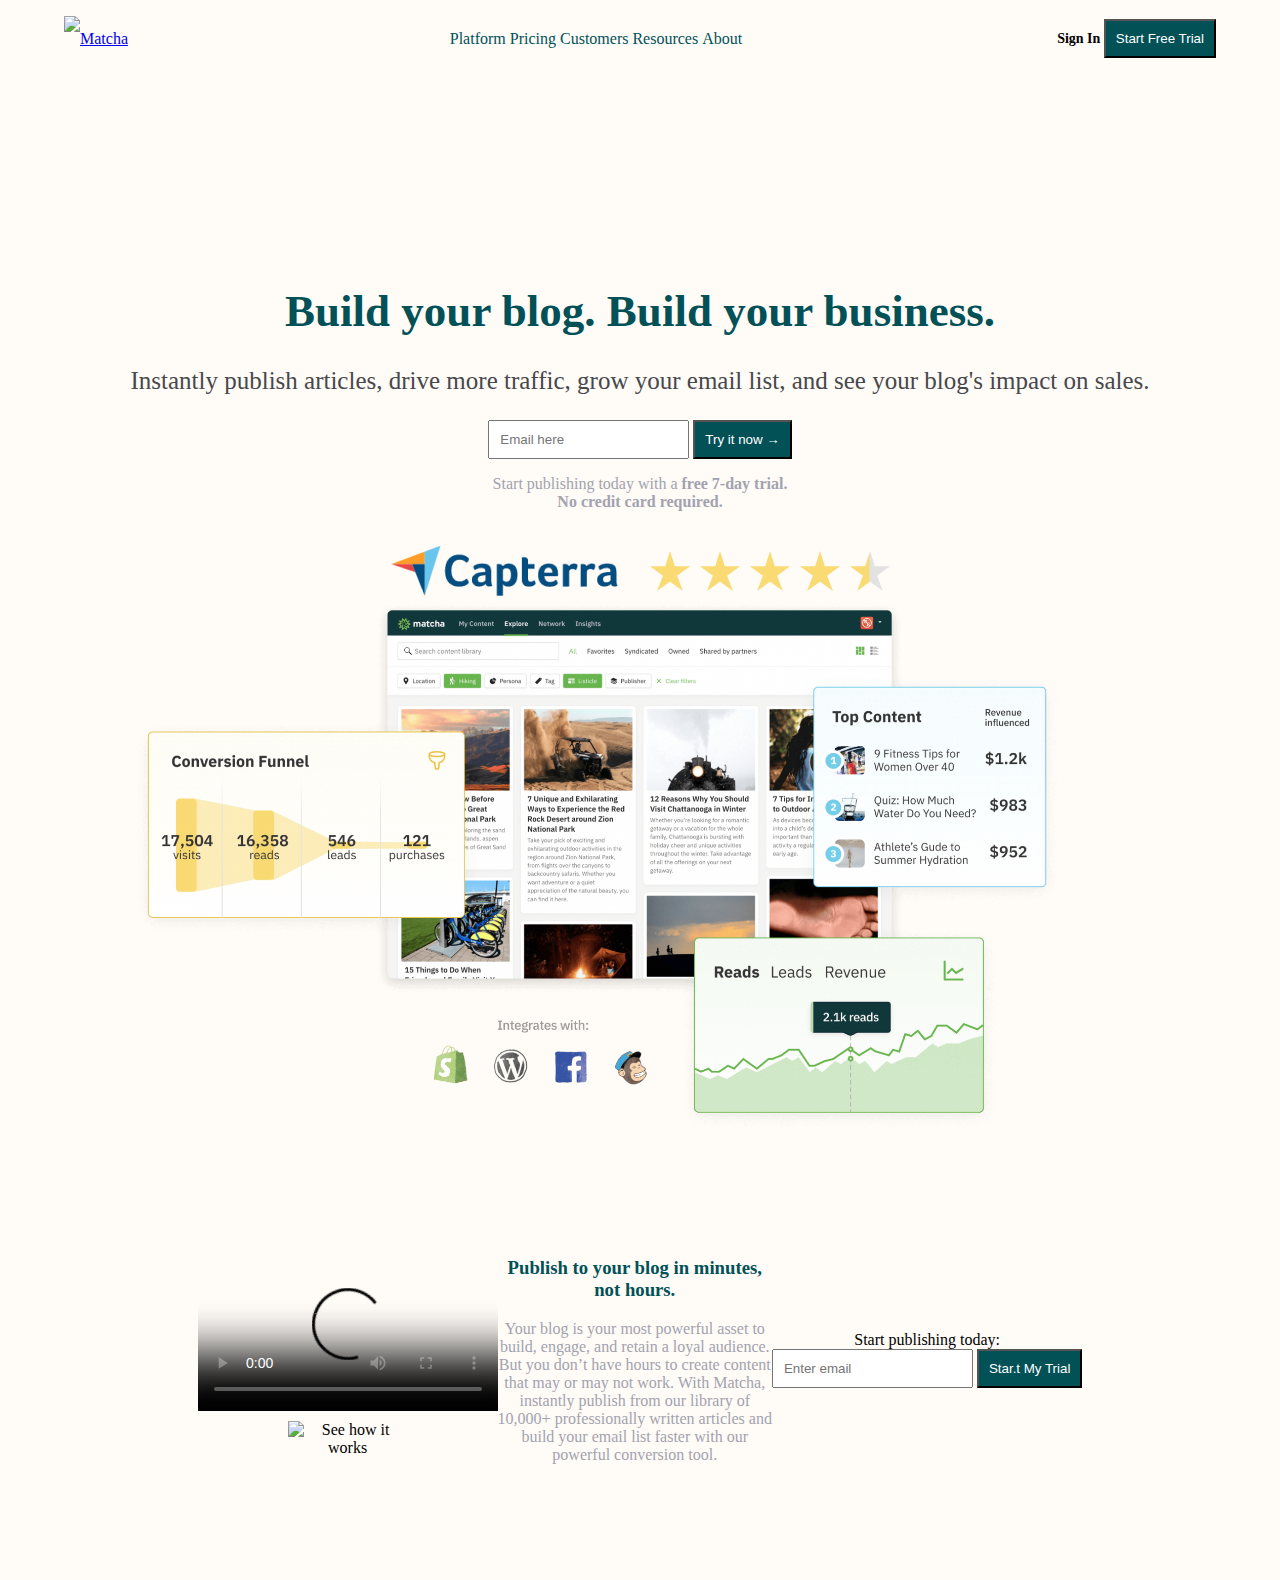
==== index.html @ 019a347e "Barra de navegacion fija" ====
<!DOCTYPE html>
<html>
    <head> <!--Informacion importante pero no visible en el ordenador-->
        <title>Matcha</title> <!-- titulo que va en la tab -->
        <link rel="stylesheet" href="styles.css">
    </head>
    <header class="header">
        <!-- Logo con link a la pag principal -->
        <a href="/">
            <img src="https://getmatcha.com/wp-content/themes/getmatcha/img/footer_logo.svg" alt="Matcha"/>
        </a>
        <!-- Menu de navegacion -->
        <nav class="navbar">
            <ul>
                <li>Platform</li>
                <li>Pricing</li>
                <li>Customers</li>
                <li>Resources</li>
                <li>About</li>
            </ul>
        </nav>
        <!-- Contenedor de acciones de usuario -->
        <div class="actions">
            <a>Sign In</a>
            <button>Start Free Trial</button>
        </div>
    </header>
    <body>
        <!-- Esto es lo que se vera en el navegador web -->
        <!-- h1 es el mayor heading, va hasta h2 -->
        <!-- <strong> hace mas enfasis en el texto -->
        <h1 id="title"><strong>Build your blog. Build your business.</strong></h1>
        <p id="paragraph">Instantly publish articles, drive more traffic, grow your email list, and see your blog's impact on sales.</p>
        <!-- Crea un form que pide un correo electronico con boton de submit -->
        <form>
            <input id ="emailbox" type="email" placeholder="Email here"/>
            <button type="submit">Try it now &rarr;</button>
        </form>
        <p id="freetrialtext">Start publishing today with a <strong>free 7-day trial.</strong><br><strong>No credit card required.</strong></p>
        <br>
        <!-- Para agregar imagen; alt es por si la imagen no carga-->
        <img src="capterra.png" alt="Capterra score">
        <img id ="bigimage" src="intro_group_image.png" alt="Group Image">
        <section class="publicidad">
            <article class="explanatory-video">
                <video src="https://cdn.videvo.net/videvo_files/video/premium/video0036/small_watermarked/computer_code00_preview.mp4" controls poster="https://cdn.videvo.net/videvo_files/video/premium/video0036/thumbnails/computer_code00_small.jpg"></video>
                <img src="https://getmatcha.com/wp-content/themes/getmatcha/img/see_how_it_works.png" alt="See how it works">
            </article>    
            <section class="publish">
                <h3 id="publishtrial">Publish to your blog in minutes, not hours.</h3>
                <p id="freetrialtext">Your blog is your most powerful asset to build, engage, and retain a loyal audience. But you don’t have hours to create content that may or may not work. With Matcha, instantly publish from our library of 10,000+ professionally written articles and build your email list faster with our powerful conversion tool.</p>
            </section>
            <form>
                <p>Start publishing today:</p>
                <input id ="emailbox" type="email" placeholder="Enter email"/>
                <button type="submit">Star.t My Trial</button>
            </form>
        </section>
    </body>
</html>
---- styles.css ----
body {
    /* Cambia el bkg color de la pag */
    background-color: #FFFBF7;
    text-align: center;
    margin-top: 285px;
    text-align: center;
}

#bigimage {
    width: 80%;
}

#title {
    color: #025157;
    font-size: 45px;
}

#paragraph {
    color: #46484c;
    display: block;
    font-size: 25px;
}

#freetrialtext {
    color: #A2A3AE;

}

#emailbox {
    padding: 10px;

}

button {
    /* Cambia el color del texto del boton */
    color: #fff;
    /* Cambia el bkg color del boton */
    background-color: #025157;
    padding: 10px;
    margin-right: 0;
}

header > * {
    display: inline-block;
    font-size: 16px;
    vertical-align: middle;
    height: 100%;
    line-height: 45px;
}

.header {
    margin-top: 40px 20px auto 20px;
    font-size: 0;
    position: fixed;
    top: 0;
    left: 0;
    right: 0;
    background-color: #fffbf7;
}

li {
    display: inline;
}

.logo {
    width: 15%;
}

.logo > img {
    height: 100%;
}

.navbar {
    width: 70%;
    text-align: center;
    color: #025157;
    font-weight: 500;
}

.actions {
    width: 15%;
    text-align: right;
    font-size: 14px;
    font-weight: 600;
}

form > * {
    margin: 0;
}

#publishtrial {
    color: #025157;
}

.publicidad {
    display: flex;
    width: 70%;
    margin: 100px auto;
    align-items: center;
}

.explanatory-video {
    display: flex;
    flex-direction: column;
    align-items: center;
    flex: 1
}

.publish {
    flex: 1;
}

.explanatory-video img {
    width: 120px;
    margin-top: 10px;
}
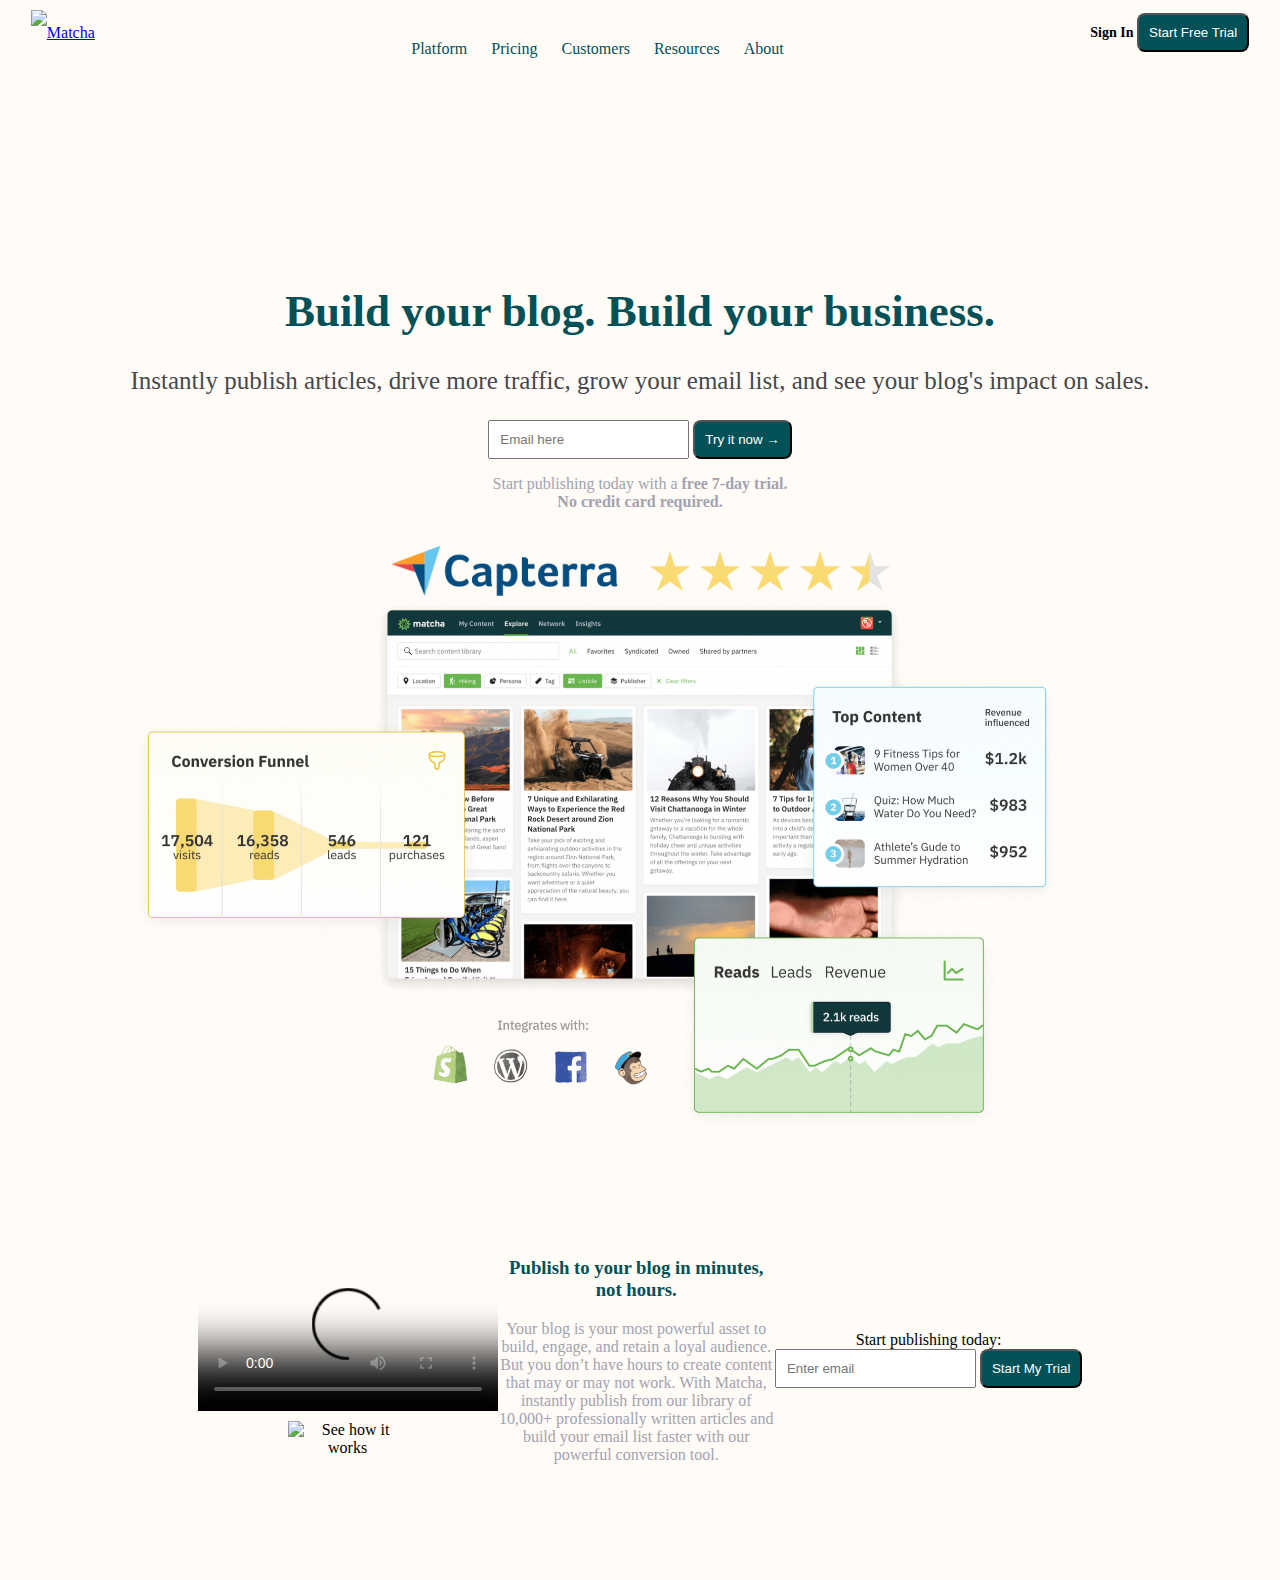
==== commit 9ef3c612: "Flexbox add" ====
--- a/index.html
+++ b/index.html
@@ -53,7 +53,7 @@
             <form>
                 <p>Start publishing today:</p>
                 <input id ="emailbox" type="email" placeholder="Enter email"/>
-                <button type="submit">Star.t My Trial</button>
+                <button type="submit">Start My Trial</button>
             </form>
         </section>
     </body>
--- a/styles.css
+++ b/styles.css
@@ -38,6 +38,7 @@
     background-color: #025157;
     padding: 10px;
     margin-right: 0;
+    border-radius: 8px;
 }
 
 header > * {
@@ -49,6 +50,10 @@
 }
 
 .header {
+    display: flex;
+    flex-direction: row;
+    justify-content: space-around;
+    align-items: flex-start;
     margin-top: 40px 20px auto 20px;
     font-size: 0;
     position: fixed;
@@ -56,10 +61,12 @@
     left: 0;
     right: 0;
     background-color: #fffbf7;
+    padding: 10px;
 }
 
 li {
     display: inline;
+    padding: 10px;
 }
 
 .logo {
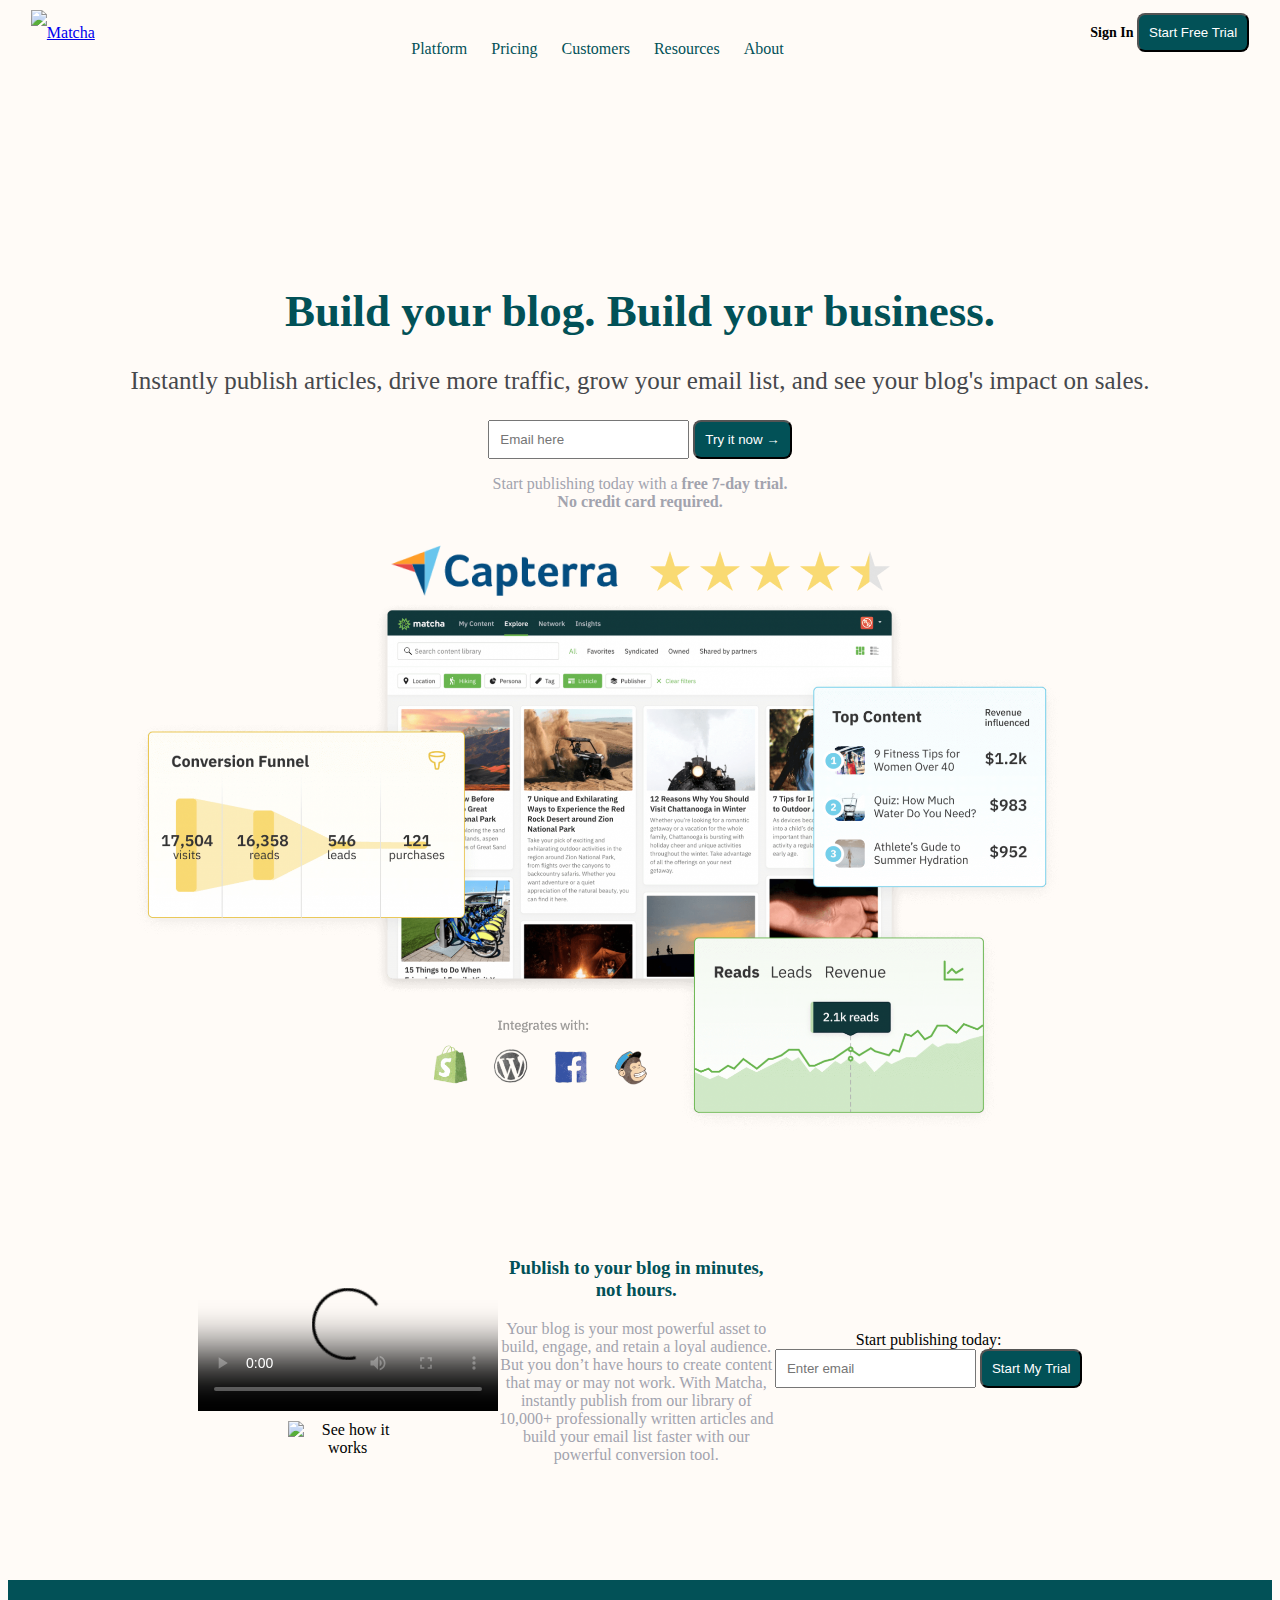
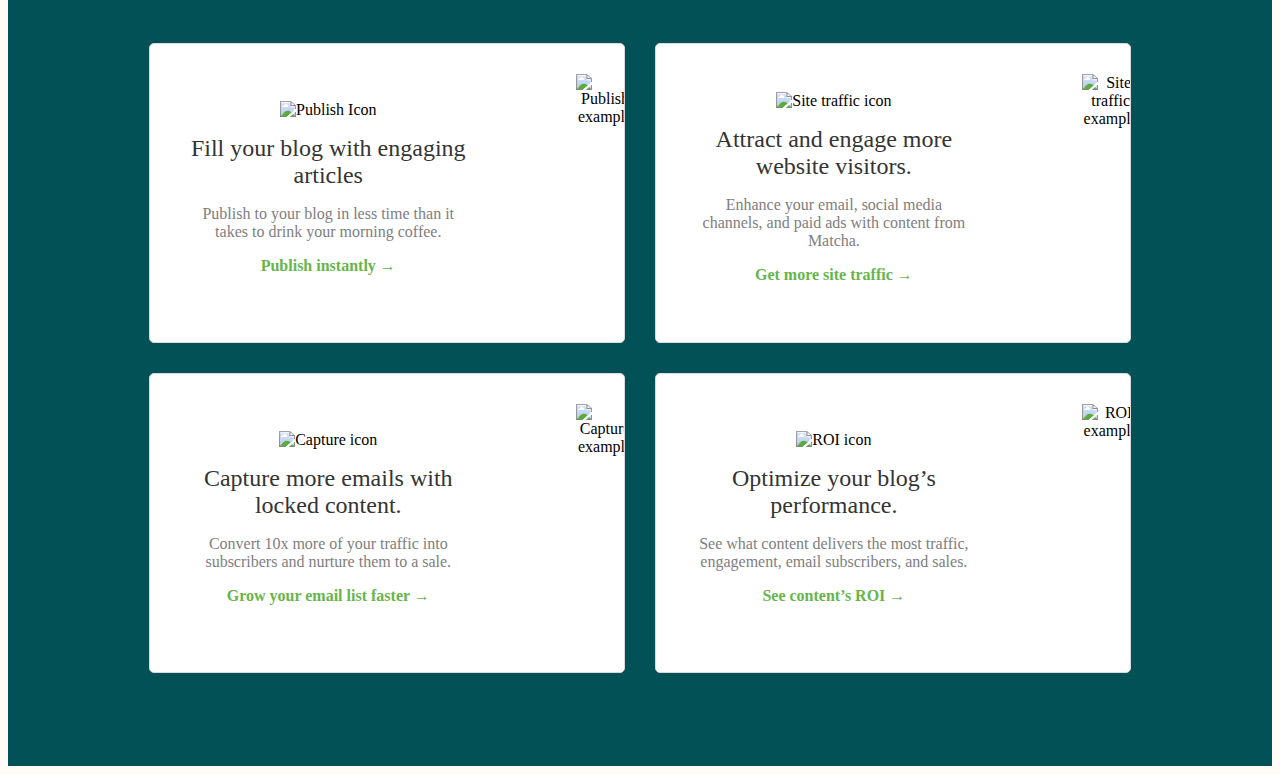
==== commit dfdc20f9: "Agregando seccion de features" ====
--- a/index.html
+++ b/index.html
@@ -56,5 +56,104 @@
                 <button type="submit">Start My Trial</button>
             </form>
         </section>
+        <!-- Uso de CSS Grid. En css se usa display: grid; -->
+        <section class="features">
+            <article class="feature-card">
+                <div class="feature-content">
+                    <figure>
+                        <img
+                            src="https://getmatcha.com/wp-content/themes/getmatcha/img/icon_publish.png"
+                            alt="Publish Icon"                        
+                        />
+                    </figure>
+                    <h3>Fill your blog with engaging articles</h3>
+                    <p>
+                        Publish to your blog in less time than it takes to drink your morning coffee.
+                    </p>
+                    <a href="">Publish instantly &rarr;</a>
+                </div>
+                <div class="feature-image">
+                    <figure>
+                        <img
+                            src="https://getmatcha.com/wp-content/themes/getmatcha/img/image_publish.png"
+                            alt="Publish example"
+                        />
+                    </figure>
+                </div>
+            </article>
+            <article class="feature-card">
+                <div class="feature-content">
+                    <figure>
+                      <img
+                        src="https://getmatcha.com/wp-content/themes/getmatcha/img/icon_site_traffic.png"
+                        alt="Site traffic icon"
+                      />
+                    </figure>
+                    <h3>Attract and engage more website visitors.</h3>
+                    <p>
+                      Enhance your email, social media channels, and paid ads with content
+                      from Matcha.
+                    </p>
+                    <a href="">Get more site traffic →</a>
+                  </div>
+                  <div class="feature-image">
+                    <figure>
+                      <img
+                        src="https://getmatcha.com/wp-content/themes/getmatcha/img/image_site_traffic.png"
+                        alt="Site traffic example"
+                      />
+                    </figure>
+                  </div>
+            </article>
+            <article class="feature-card">
+                <div class="feature-content">
+                    <figure>
+                      <img
+                        src="https://getmatcha.com/wp-content/themes/getmatcha/img/icon_capture.png"
+                        alt="Capture icon"
+                      />
+                    </figure>
+                    <h3>Capture more emails with locked content.</h3>
+                    <p>
+                      Convert 10x more of your traffic into subscribers and nurture them
+                      to a sale.
+                    </p>
+                    <a href="">Grow your email list faster →</a>
+                  </div>
+                  <div class="feature-image">
+                    <figure>
+                      <img
+                        src="https://getmatcha.com/wp-content/themes/getmatcha/img/image_capture.png"
+                        alt="Capture example"
+                      />
+                    </figure>
+                  </div>
+            </article>
+            <article class="feature-card">
+                <div class="feature-content">
+                    <figure>
+                      <img
+                        src="https://getmatcha.com/wp-content/themes/getmatcha/img/icon_roi.png"
+                        alt="ROI icon"
+                      />
+                    </figure>
+                    <h3>Optimize your blog’s performance.</h3>
+                    <p>
+                      See what content delivers the most traffic, engagement, email
+                      subscribers, and sales.
+                    </p>
+                    <a href="">See content’s ROI →</a>
+                  </div>
+                  <div class="feature-image">
+                    <figure>
+                      <img
+                        src="https://getmatcha.com/wp-content/themes/getmatcha/img/image_roi.png"
+                        alt="ROI example"
+                      />
+                    </figure>
+                  </div>
+            </article>
+
+        </section>
     </body>
 </html>--- a/styles.css
+++ b/styles.css
@@ -121,3 +121,70 @@
     width: 120px;
     margin-top: 10px;
 }
+
+.features {
+    display: grid;
+    grid-template: repeat(2, 330px) / repeat(2, 1fr);
+    background-color: #025157;
+    padding: 5% 10%;
+}
+
+.features .feature-card {
+    margin-bottom: 30px;
+    margin-left: 15px;
+    margin-right: 15px;
+    background-color: #fff;
+    border: 1px solid #dadada;
+    border-radius: 5px;
+    display: flex;
+    align-items: center;
+    overflow: hidden;
+}
+
+.features .feature-card .feature-content {
+    padding: 30px 20px 40px 40px;
+    flex: 2;
+}
+
+.features .feature-card .feature-content > * {
+    margin-bottom: 1rem;
+    margin-top: 0;
+}
+
+.features .feature-card .feature-content img {
+    width: 50px;
+}
+
+.features .feature-card .feature-content h3 {
+    font-size: 24px;
+    color: #343434;
+    font-weight: 400;
+
+}
+
+.features .feature-card .feature-content p {
+    font-size: 16px;
+    color: #7e7e7e;
+    font-weight: 400;
+}
+
+.features .feature-card .feature-content a {
+    font-size: 16px;
+    color: #67b54b;
+    font-weight: 600;
+    text-decoration: none;
+}
+
+.features .feature-card .feature-image {
+    flex: 1;
+    width: 40%;
+    position: relative;
+    right: -50px;
+    height: 80%;
+}
+
+.features .feature-card .feature-image figure,
+.features .feature-card .feature-image img {
+  margin-top: 0;
+  height: 100%;
+}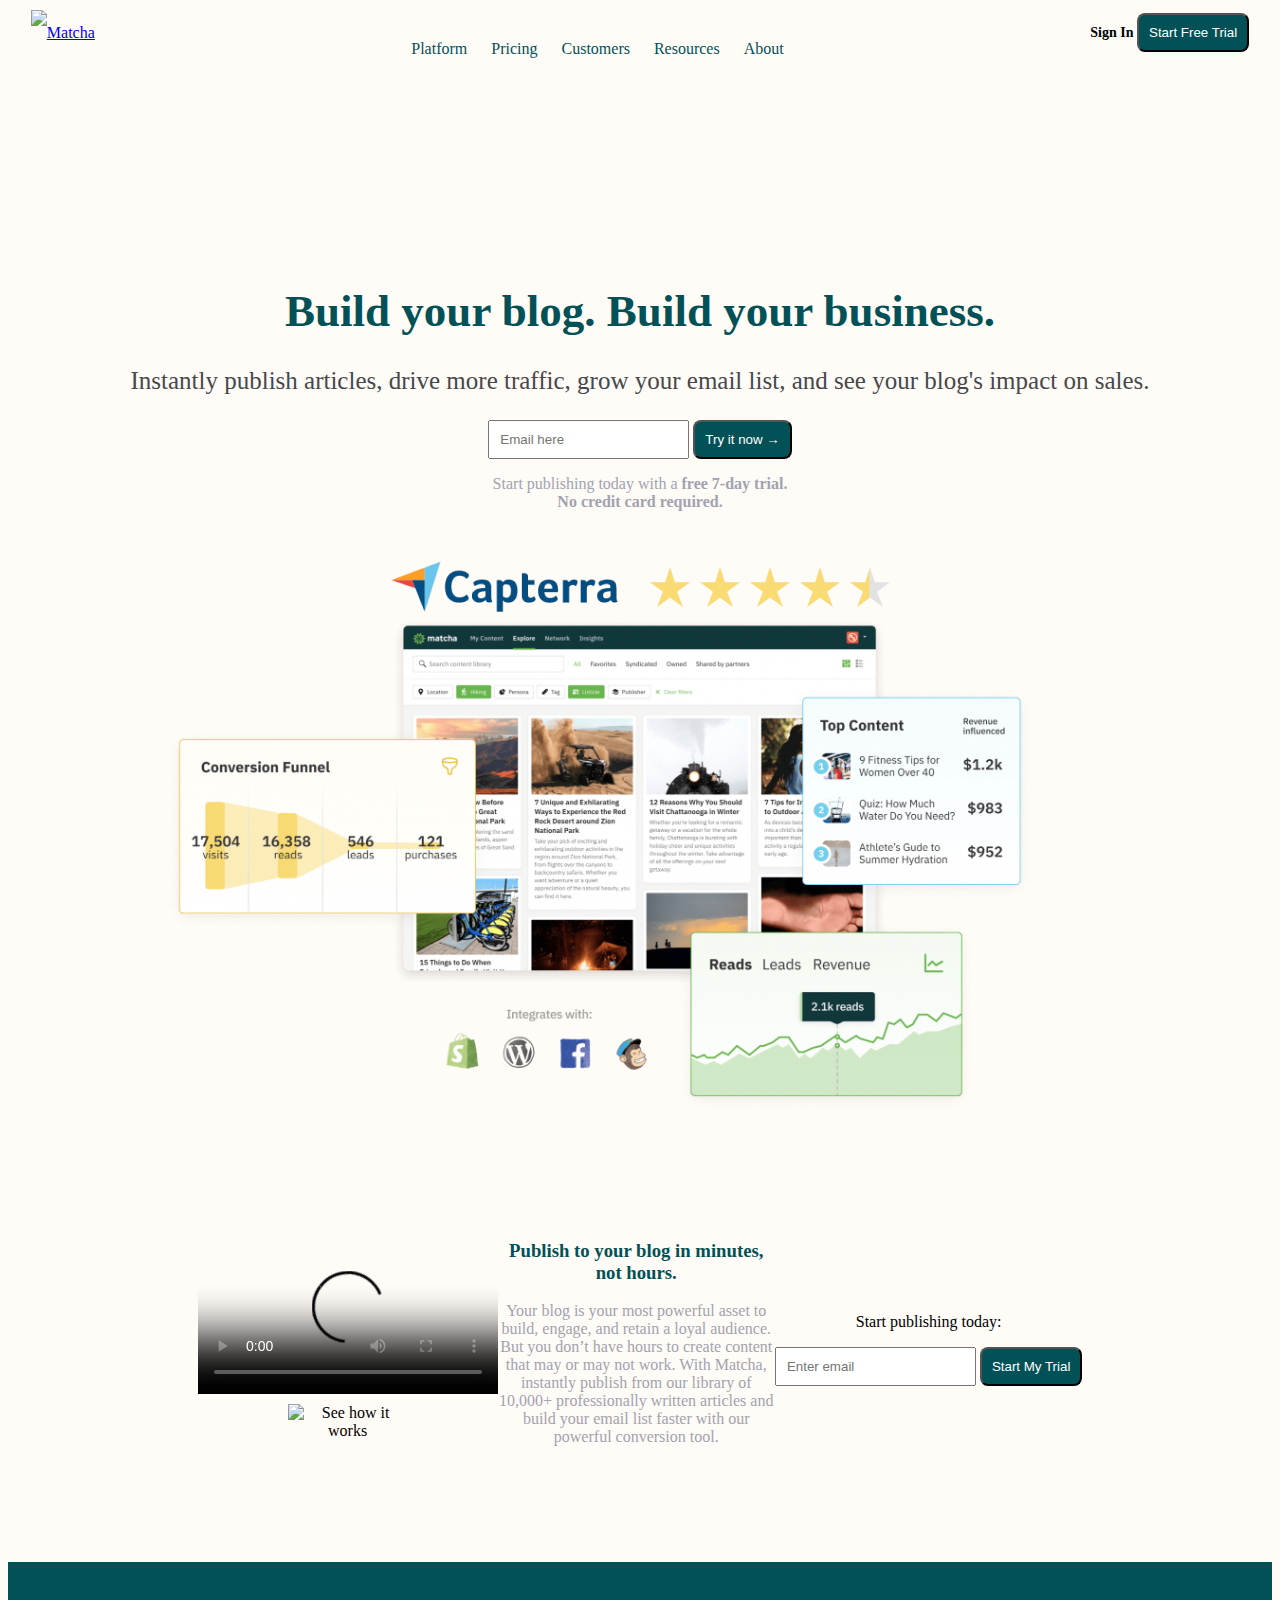
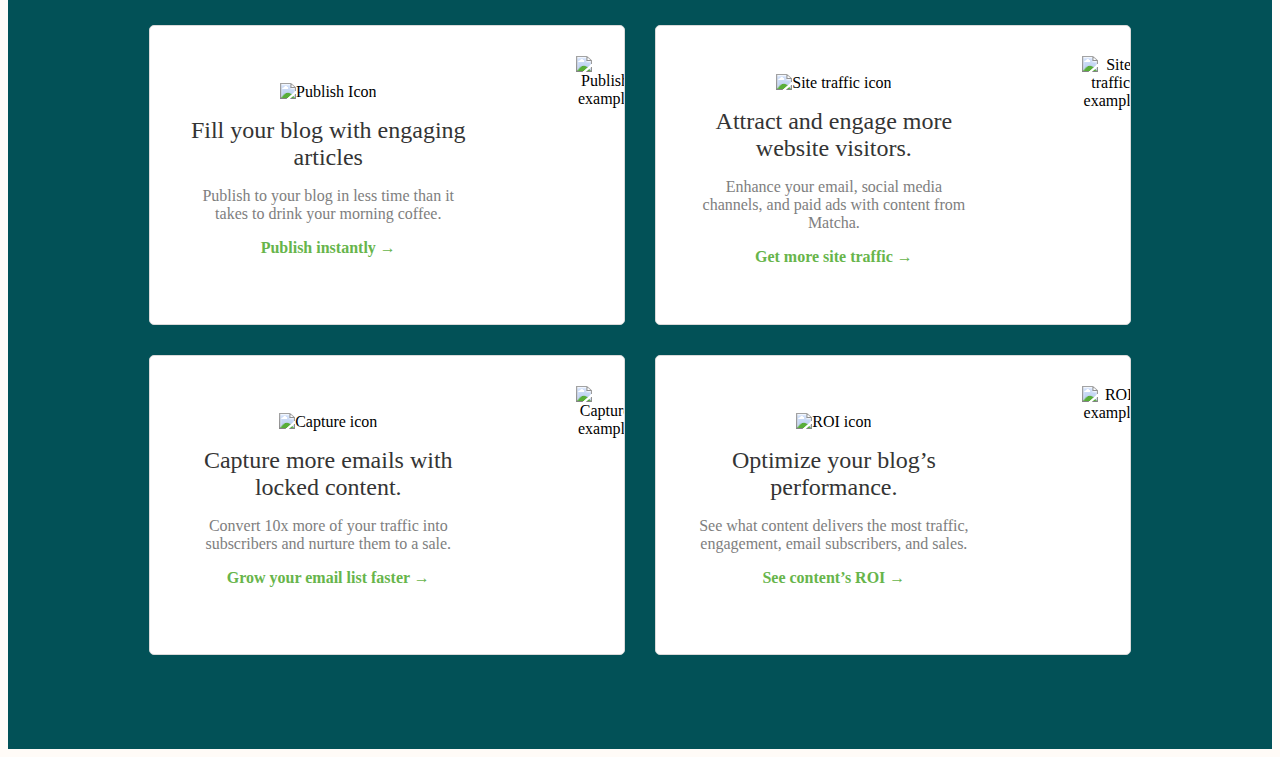
==== commit 8c4a6368: "Mobile Friendly" ====
--- a/index.html
+++ b/index.html
@@ -3,6 +3,7 @@
     <head> <!--Informacion importante pero no visible en el ordenador-->
         <title>Matcha</title> <!-- titulo que va en la tab -->
         <link rel="stylesheet" href="styles.css">
+        <meta name="viewport" content="width=device-width,initial-scale=1.0,user-scalable=no" />
     </head>
     <header class="header">
         <!-- Logo con link a la pag principal -->
@@ -39,23 +40,27 @@
         <p id="freetrialtext">Start publishing today with a <strong>free 7-day trial.</strong><br><strong>No credit card required.</strong></p>
         <br>
         <!-- Para agregar imagen; alt es por si la imagen no carga-->
-        <img src="capterra.png" alt="Capterra score">
-        <img id ="bigimage" src="intro_group_image.png" alt="Group Image">
-        <section class="publicidad">
-            <article class="explanatory-video">
-                <video src="https://cdn.videvo.net/videvo_files/video/premium/video0036/small_watermarked/computer_code00_preview.mp4" controls poster="https://cdn.videvo.net/videvo_files/video/premium/video0036/thumbnails/computer_code00_small.jpg"></video>
-                <img src="https://getmatcha.com/wp-content/themes/getmatcha/img/see_how_it_works.png" alt="See how it works">
-            </article>    
-            <section class="publish">
-                <h3 id="publishtrial">Publish to your blog in minutes, not hours.</h3>
-                <p id="freetrialtext">Your blog is your most powerful asset to build, engage, and retain a loyal audience. But you don’t have hours to create content that may or may not work. With Matcha, instantly publish from our library of 10,000+ professionally written articles and build your email list faster with our powerful conversion tool.</p>
+        <figure class="banner">
+            <img src="capterra.png" alt="Capterra score">
+            <img id ="bigimage" src="intro_group_image.png" alt="Group Image">
+        </figure>
+            <section class="publicidad">
+                <article class="explanatory-video">
+                    <video src="https://cdn.videvo.net/videvo_files/video/premium/video0036/small_watermarked/computer_code00_preview.mp4" controls poster="https://cdn.videvo.net/videvo_files/video/premium/video0036/thumbnails/computer_code00_small.jpg"></video>
+                    <img src="https://getmatcha.com/wp-content/themes/getmatcha/img/see_how_it_works.png" alt="See how it works">
+                </article>    
+                <section class="publish">
+                    <h3 id="publishtrial">Publish to your blog in minutes, not hours.</h3>
+                    <p id="freetrialtext">Your blog is your most powerful asset to build, engage, and retain a loyal audience. But you don’t have hours to create content that may or may not work. With Matcha, instantly publish from our library of 10,000+ professionally written articles and build your email list faster with our powerful conversion tool.</p>
+                </section>
+                <article class="trialform">
+                    <p>Start publishing today:</p>
+                    <form>
+                        <input id ="emailbox" type="email" placeholder="Enter email"/>
+                        <button type="submit">Start My Trial</button>
+                    </form>    
+                    </article>
             </section>
-            <form>
-                <p>Start publishing today:</p>
-                <input id ="emailbox" type="email" placeholder="Enter email"/>
-                <button type="submit">Start My Trial</button>
-            </form>
-        </section>
         <!-- Uso de CSS Grid. En css se usa display: grid; -->
         <section class="features">
             <article class="feature-card">
--- a/styles.css
+++ b/styles.css
@@ -91,6 +91,7 @@
     font-weight: 600;
 }
 
+
 form > * {
     margin: 0;
 }
@@ -187,4 +188,73 @@
 .features .feature-card .feature-image img {
   margin-top: 0;
   height: 100%;
+}
+
+@media (max-width: 575px) {
+    .navbar,
+    .actions {
+        display: none;
+    }
+
+    body {
+        margin-top: 80px;
+    }
+
+    #title {
+        font-size: 30px;
+    }
+
+    .banner > img {
+        width: 100%;
+    }
+
+    .publicidad {
+        flex-direction: column;
+    }
+
+    .explanatory-video > video {
+        width: 100%;
+    }
+
+    .publish {
+        margin-top: 10px;
+    }
+
+    .publish > h3 {
+        font-size: 25px;
+        /* line-height se usa para separar las lineas de texto */
+        line-height: 1.2;
+    }
+
+    .trialform > form {
+        display: flex;
+        flex-direction: row;
+    }
+
+    .trialform > p {
+        text-align: left;
+        color: #025157;
+        font-weight: bold;
+    }
+
+    .trialform > form > {
+        height: 50px;
+        margin-top: 10px;
+    }
+
+    .trialform > form > input {
+        width: 65%;
+    }
+
+    .features {
+        grid-template: repeat(4, 1fr) / 1fr;
+        padding-left: 0;
+        padding-right: 0;
+    }
+
+    .feature-image {
+        display: none;
+    }
+
+    
 }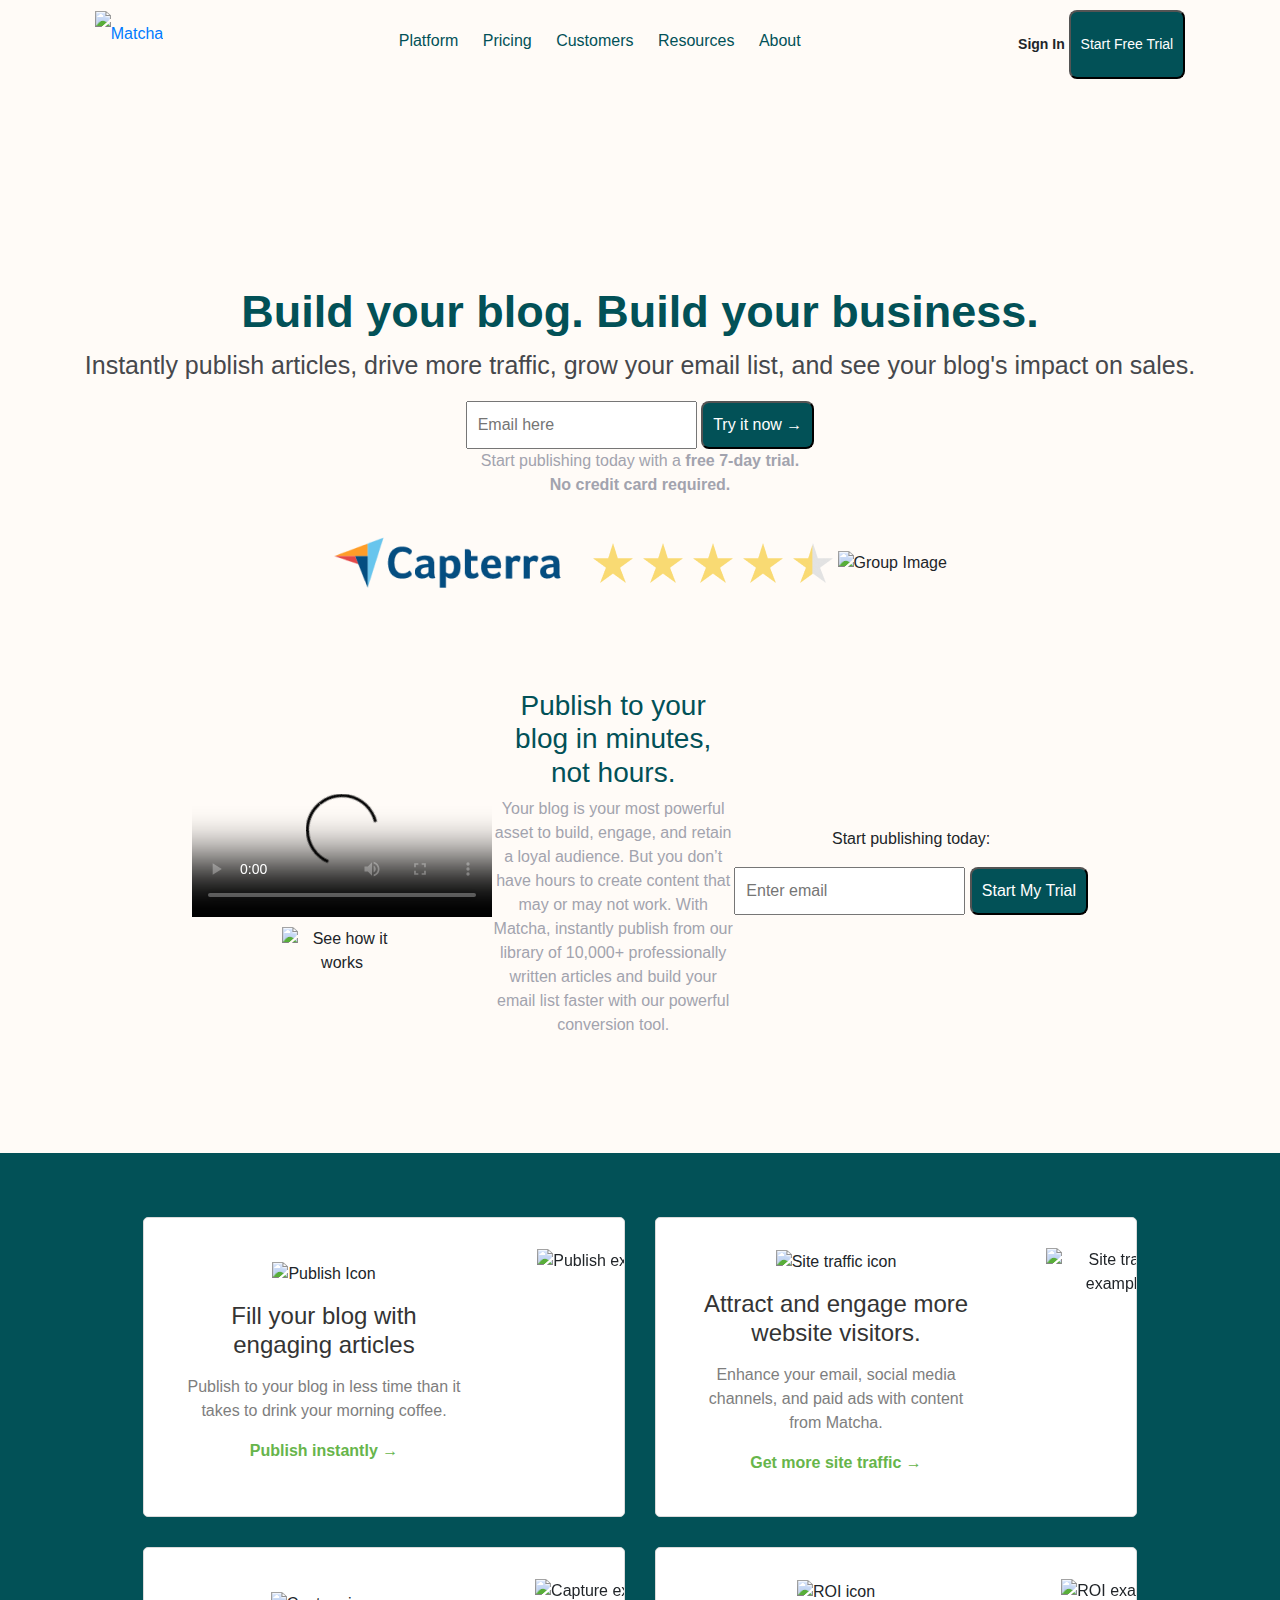
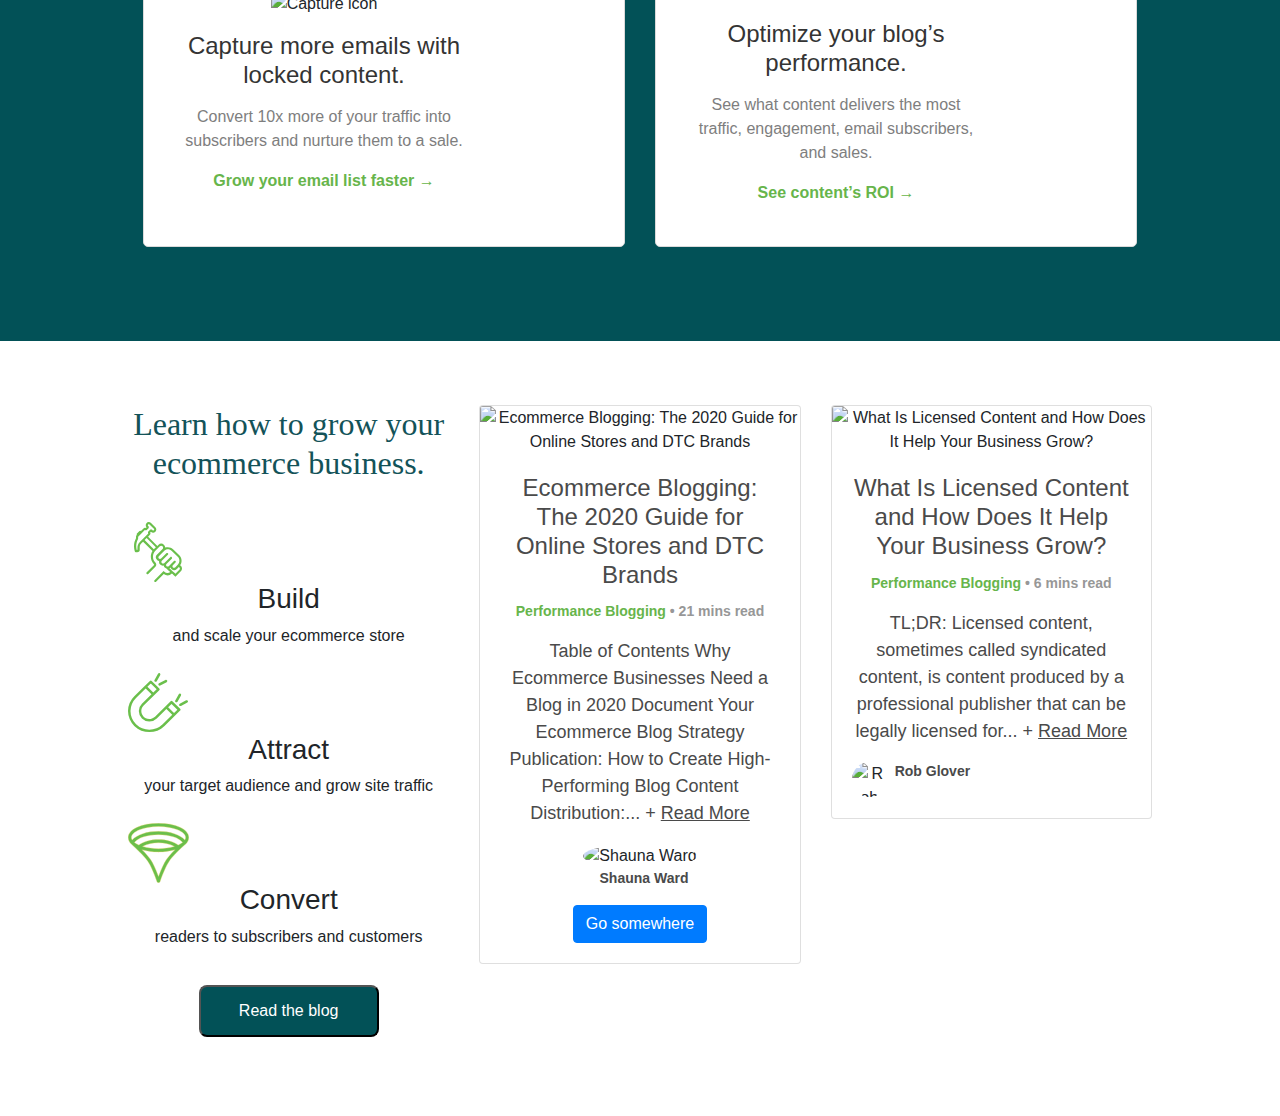
==== commit 6dfa89f7: "Uso de Sass" ====
--- a/index.html
+++ b/index.html
@@ -2,8 +2,10 @@
 <html>
     <head> <!--Informacion importante pero no visible en el ordenador-->
         <title>Matcha</title> <!-- titulo que va en la tab -->
-        <link rel="stylesheet" href="styles.css">
-        <meta name="viewport" content="width=device-width,initial-scale=1.0,user-scalable=no" />
+        <link rel="stylesheet" href="https://stackpath.bootstrapcdn.com/bootstrap/4.5.2/css/bootstrap.min.css" integrity="sha384-JcKb8q3iqJ61gNV9KGb8thSsNjpSL0n8PARn9HuZOnIxN0hoP+VmmDGMN5t9UJ0Z" crossorigin="anonymous">
+        <link rel="stylesheet" type="text/css" href="styles.css">
+        <link rel="stylesheet" type="text/css" href="./principal.css">
+        <meta name="viewport" content="width=device-width,initial-scale=1.0,user-scalable=yes" />
     </head>
     <header class="header">
         <!-- Logo con link a la pag principal -->
@@ -158,7 +160,102 @@
                     </figure>
                   </div>
             </article>
-
+        </section>
+        <section class="blog">
+          <div class="row">
+            <div class="col">
+              <h2 class="title">Learn how to grow your ecommerce business.</h2>
+              <article class="process-list">
+                <div class="process">
+                  <div class="process-icon">
+                    <img src="./build.svg" alt="Build icon" />
+                  </div>
+                  <div class="process-description">
+                    <h3>Build</h3>
+                    <p>and scale your ecommerce store</p>
+                  </div>
+                </div>
+                <div class="process">
+                  <div class="process-icon">
+                    <img src="./attract.svg" alt="Attract Icon" />
+                  </div>
+                  <div class="process-description">
+                    <h3>Attract</h3>
+                    <p>your target audience and grow site traffic</p>
+                  </div>
+                </div>
+                <div class="process">
+                  <div class="process-icon">
+                    <img src="./convert.svg" alt="Convert icon" />
+                  </div>
+                  <div class="process-description">
+                    <h3>Convert</h3>
+                    <p>readers to subscribers and customers</p>
+                  </div>
+                </div>
+              </article>
+              <button>Read the blog</button>
+            </div>
+            <div class="col">
+              <div class="card">
+                <img src="https://getmatcha.com/wp-content/uploads/2019/03/david-marcu-114194-1052x699.jpg" 
+                class="card-img-top" 
+                alt="Ecommerce Blogging: The 2020 Guide for Online Stores and DTC Brands" />
+                <div class="card-body">
+                  <h5 class="card-title">Ecommerce Blogging: The 2020 Guide for Online Stores and DTC Brands</h5>
+                  <p class="metadata">
+                    <strong class="category">Performance Blogging</strong>
+                    <strong class="read-time">• 21 mins read</strong>
+                  </p>
+                  <p class="card-text">
+                    Table of Contents Why Ecommerce Businesses Need a Blog in
+                    2020 Document Your Ecommerce Blog Strategy Publication: How to Create
+                    High-Performing Blog Content Distribution:...
+                    <span class="read-more">+ <a>Read More</a></span>
+                  </p>
+                  <div class="author">
+                    <img
+                      src="https://secure.gravatar.com/avatar/b1c37d9c6b3a36a5eb64d7112bf71ca4?s=96&d=retro&r=g"
+                      alt="Shauna Ward"
+                    />
+                    <p>Shauna Ward</p>
+                  </div>
+                  <a href="#" class="btn btn-primary">Go somewhere</a>
+                </div>
+              </div>          
+            </div>
+            <div class="col">
+              <div class="card">
+                <img
+                  src="https://getmatcha.com/wp-content/uploads/2019/06/arnel-hasanovic-MNd-Rka1o0Q-1049x699.jpg"
+                  class="card-img-top"
+                  alt="What Is Licensed Content and How Does It Help Your Business Grow?"
+                />
+                <div class="card-body">
+                  <h5 class="card-title">
+                    What Is Licensed Content and How Does It Help Your Business Grow?
+                  </h5>
+                  <p class="metadata">
+                    <strong class="category">Performance Blogging </strong>
+                    <strong class="read-time">• 6 mins read</strong>
+                  </p>
+                  <p class="card-text">
+                    TL;DR: Licensed content, sometimes called syndicated content, is
+                    content produced by a professional publisher that can be legally
+                    licensed for...
+                    <span class="read-more">+ <a>Read More</a></span>
+                  </p>
+                  <div class="author d-flex align-items-center">
+                    <img
+                      src="https://secure.gravatar.com/avatar/c2f0381c76fae0875a4c15deb4e0a2f8?s=96&d=retro&r=g"
+                      alt="Rob Glover"
+                    />
+                    <p>Rob Glover</p>
+                  </div>
+                </div>
+              </div>
+            </div>
+          </div>
         </section>
     </body>
 </html>--- a/styles.css
+++ b/styles.css
@@ -78,10 +78,10 @@
 }
 
 .navbar {
-    width: 70%;
     text-align: center;
     color: #025157;
     font-weight: 500;
+    margin-top: fixed;
 }
 
 .actions {
@@ -127,7 +127,7 @@
     display: grid;
     grid-template: repeat(2, 330px) / repeat(2, 1fr);
     background-color: #025157;
-    padding: 5% 10%;
+    padding: 5% 10%;;
 }
 
 .features .feature-card {
--- a/principal.css
+++ b/principal.css
@@ -0,0 +1,81 @@
+/** Colores */
+/** Fuentes */
+.blog .title {
+  font-family: "Alegreya", serif;
+  color: #135359;
+}
+
+.blog {
+  background-color: #ffffff;
+  max-width: unset;
+  padding: 5% 10%;
+}
+.blog .process-list {
+  margin-top: 40px;
+  margin-bottom: 36px;
+}
+.blog .process {
+  margin-bottom: 25px;
+}
+.blog > div > h3 {
+  color: #025157;
+  margin-bottom: 0;
+  font-size: 30px;
+  font-weight: 500;
+}
+.blog > div > P {
+  color: #135359;
+  margin: 0;
+}
+.blog .process-icon {
+  width: 60px;
+  height: 60px;
+  margin-right: 10px;
+  text-align: center;
+}
+.blog img {
+  height: 100%;
+}
+.blog button {
+  height: auto;
+  border-top-left-radius: 8px;
+  border-bottom-left-radius: 8px;
+  padding: 12px;
+  width: 180px;
+  margin-bottom: 15px;
+}
+.blog .card-title {
+  font-size: 24px;
+  color: #4a4a4a;
+}
+.blog .metadata {
+  font-weight: 500;
+  font-size: 14px;
+  color: #979797;
+}
+.blog .category {
+  color: #67b54b;
+}
+.blog .card-text {
+  color: #4a4a4a;
+  font-size: 18px;
+  line-height: 1.5em;
+  min-height: 6em;
+}
+.blog .read-more a {
+  text-decoration: underline;
+  cursor: pointer;
+}
+.blog .author img {
+  border-radius: 50%;
+  height: 35px;
+  width: 35px;
+}
+.blog .author p {
+  margin-left: 8px;
+  font-weight: 600;
+  font-size: 14px;
+  color: #4a4a4a;
+}
+
+/*# sourceMappingURL=principal.css.map */
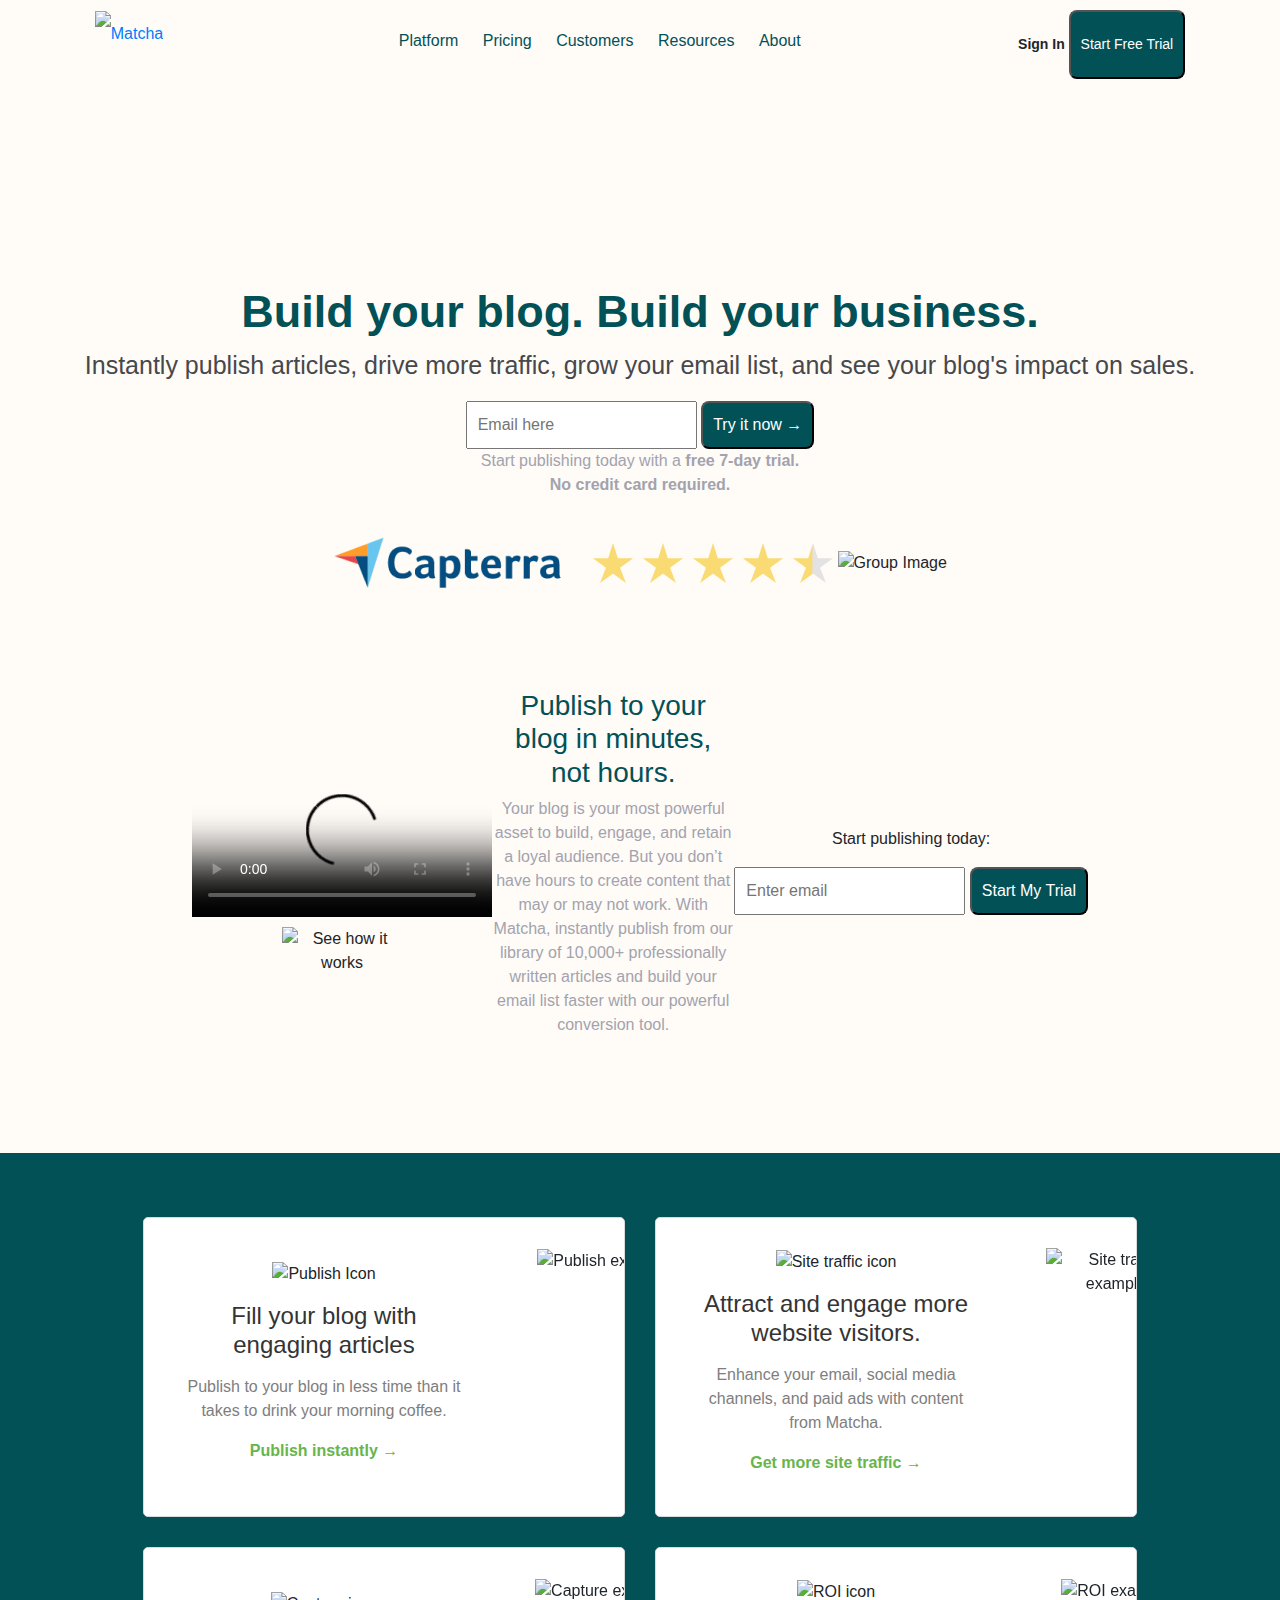
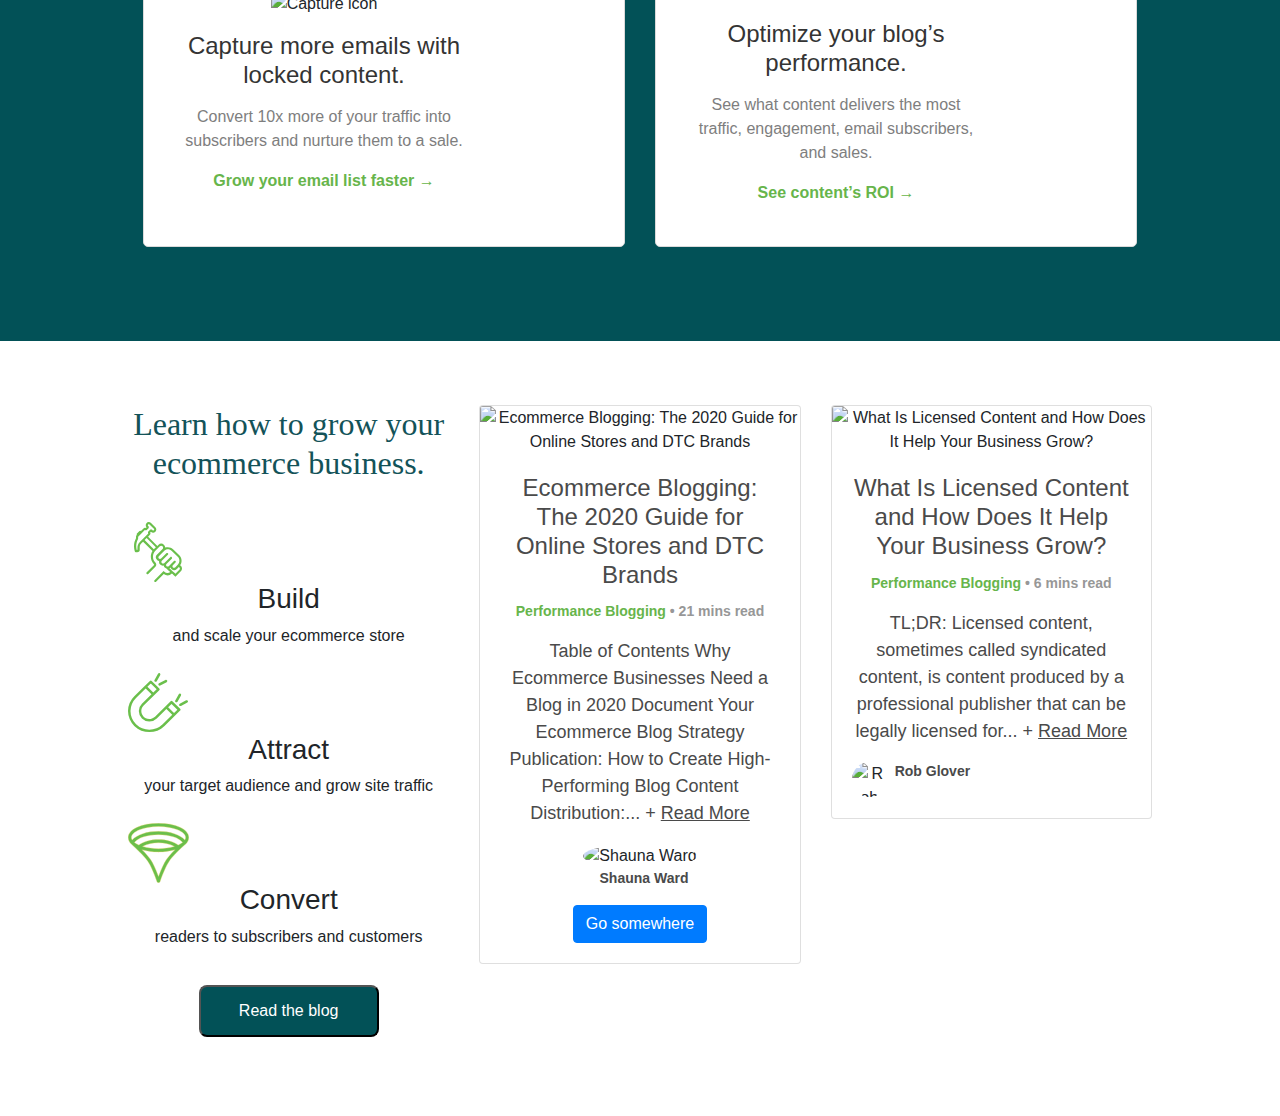
==== commit 666d9c00: "preprocesadores" ====
--- a/index.html
+++ b/index.html
@@ -3,6 +3,9 @@
     <head> <!--Informacion importante pero no visible en el ordenador-->
         <title>Matcha</title> <!-- titulo que va en la tab -->
         <link rel="stylesheet" href="https://stackpath.bootstrapcdn.com/bootstrap/4.5.2/css/bootstrap.min.css" integrity="sha384-JcKb8q3iqJ61gNV9KGb8thSsNjpSL0n8PARn9HuZOnIxN0hoP+VmmDGMN5t9UJ0Z" crossorigin="anonymous">
+        <script src="https://code.jquery.com/jquery-3.5.1.slim.min.js" integrity="sha384-DfXdz2htPH0lsSSs5nCTpuj/zy4C+OGpamoFVy38MVBnE+IbbVYUew+OrCXaRkfj" crossorigin="anonymous"></script>
+        <script src="https://cdn.jsdelivr.net/npm/popper.js@1.16.1/dist/umd/popper.min.js" integrity="sha384-9/reFTGAW83EW2RDu2S0VKaIzap3H66lZH81PoYlFhbGU+6BZp6G7niu735Sk7lN" crossorigin="anonymous"></script>
+        <script src="https://stackpath.bootstrapcdn.com/bootstrap/4.5.2/js/bootstrap.min.js" integrity="sha384-B4gt1jrGC7Jh4AgTPSdUtOBvfO8shuf57BaghqFfPlYxofvL8/KUEfYiJOMMV+rV" crossorigin="anonymous"></script>
         <link rel="stylesheet" type="text/css" href="styles.css">
         <link rel="stylesheet" type="text/css" href="./principal.css">
         <meta name="viewport" content="width=device-width,initial-scale=1.0,user-scalable=yes" />
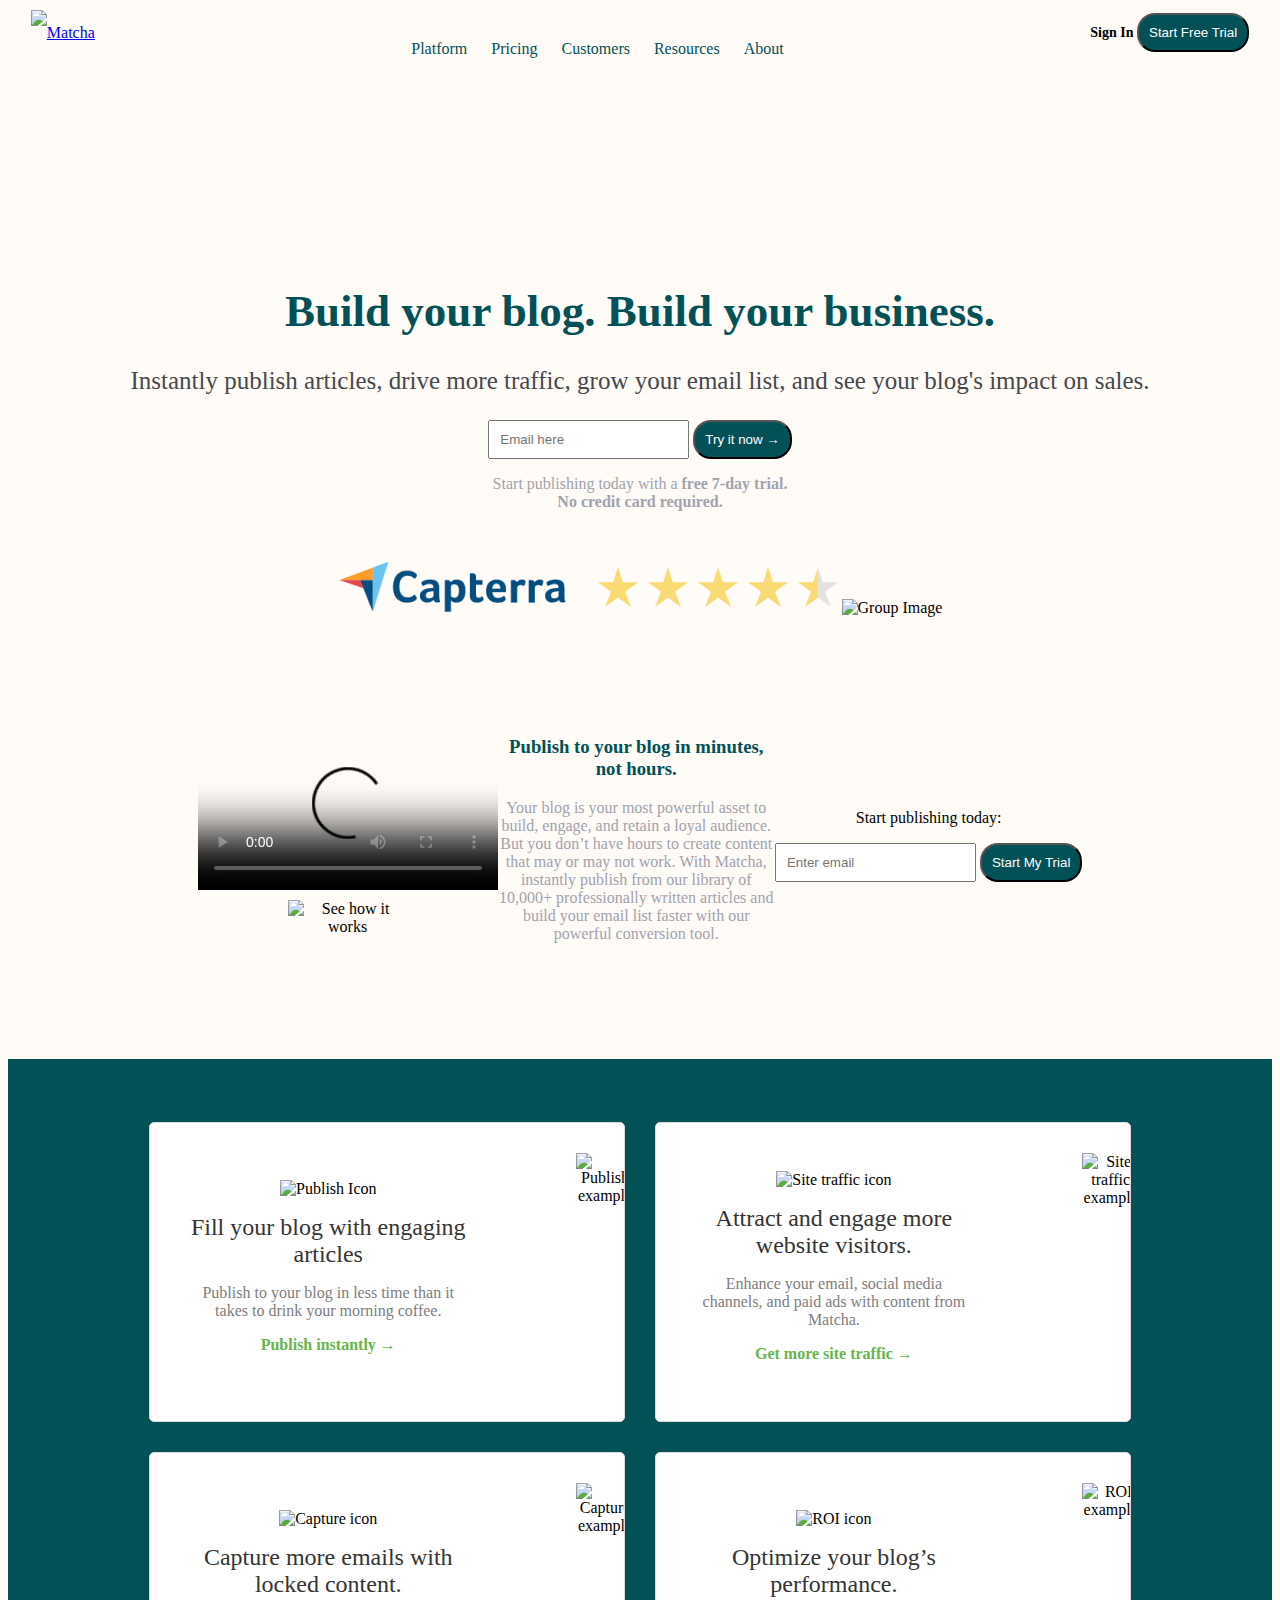
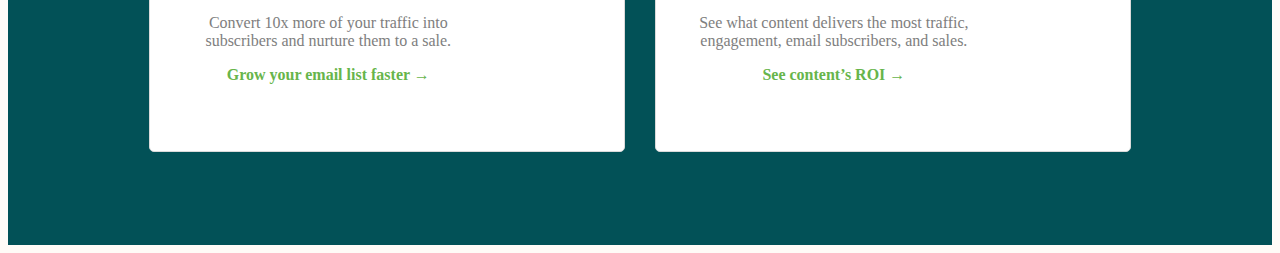
==== commit f045963f: "Email" ====
--- a/index.html
+++ b/index.html
@@ -2,12 +2,7 @@
 <html>
     <head> <!--Informacion importante pero no visible en el ordenador-->
         <title>Matcha</title> <!-- titulo que va en la tab -->
-        <link rel="stylesheet" href="https://stackpath.bootstrapcdn.com/bootstrap/4.5.2/css/bootstrap.min.css" integrity="sha384-JcKb8q3iqJ61gNV9KGb8thSsNjpSL0n8PARn9HuZOnIxN0hoP+VmmDGMN5t9UJ0Z" crossorigin="anonymous">
-        <script src="https://code.jquery.com/jquery-3.5.1.slim.min.js" integrity="sha384-DfXdz2htPH0lsSSs5nCTpuj/zy4C+OGpamoFVy38MVBnE+IbbVYUew+OrCXaRkfj" crossorigin="anonymous"></script>
-        <script src="https://cdn.jsdelivr.net/npm/popper.js@1.16.1/dist/umd/popper.min.js" integrity="sha384-9/reFTGAW83EW2RDu2S0VKaIzap3H66lZH81PoYlFhbGU+6BZp6G7niu735Sk7lN" crossorigin="anonymous"></script>
-        <script src="https://stackpath.bootstrapcdn.com/bootstrap/4.5.2/js/bootstrap.min.js" integrity="sha384-B4gt1jrGC7Jh4AgTPSdUtOBvfO8shuf57BaghqFfPlYxofvL8/KUEfYiJOMMV+rV" crossorigin="anonymous"></script>
-        <link rel="stylesheet" type="text/css" href="styles.css">
-        <link rel="stylesheet" type="text/css" href="./principal.css">
+        <link rel="stylesheet" href="styles.css">
         <meta name="viewport" content="width=device-width,initial-scale=1.0,user-scalable=yes" />
     </head>
     <header class="header">
@@ -32,13 +27,14 @@
         </div>
     </header>
     <body>
+      <script src="app.js"></script>
         <!-- Esto es lo que se vera en el navegador web -->
         <!-- h1 es el mayor heading, va hasta h2 -->
         <!-- <strong> hace mas enfasis en el texto -->
         <h1 id="title"><strong>Build your blog. Build your business.</strong></h1>
         <p id="paragraph">Instantly publish articles, drive more traffic, grow your email list, and see your blog's impact on sales.</p>
         <!-- Crea un form que pide un correo electronico con boton de submit -->
-        <form>
+        <form class="signup-form">
             <input id ="emailbox" type="email" placeholder="Email here"/>
             <button type="submit">Try it now &rarr;</button>
         </form>
@@ -163,102 +159,7 @@
                     </figure>
                   </div>
             </article>
-        </section>
-        <section class="blog">
-          <div class="row">
-            <div class="col">
-              <h2 class="title">Learn how to grow your ecommerce business.</h2>
-              <article class="process-list">
-                <div class="process">
-                  <div class="process-icon">
-                    <img src="./build.svg" alt="Build icon" />
-                  </div>
-                  <div class="process-description">
-                    <h3>Build</h3>
-                    <p>and scale your ecommerce store</p>
-                  </div>
-                </div>
-                <div class="process">
-                  <div class="process-icon">
-                    <img src="./attract.svg" alt="Attract Icon" />
-                  </div>
-                  <div class="process-description">
-                    <h3>Attract</h3>
-                    <p>your target audience and grow site traffic</p>
-                  </div>
-                </div>
-                <div class="process">
-                  <div class="process-icon">
-                    <img src="./convert.svg" alt="Convert icon" />
-                  </div>
-                  <div class="process-description">
-                    <h3>Convert</h3>
-                    <p>readers to subscribers and customers</p>
-                  </div>
-                </div>
-              </article>
-              <button>Read the blog</button>
-            </div>
-            <div class="col">
-              <div class="card">
-                <img src="https://getmatcha.com/wp-content/uploads/2019/03/david-marcu-114194-1052x699.jpg" 
-                class="card-img-top" 
-                alt="Ecommerce Blogging: The 2020 Guide for Online Stores and DTC Brands" />
-                <div class="card-body">
-                  <h5 class="card-title">Ecommerce Blogging: The 2020 Guide for Online Stores and DTC Brands</h5>
-                  <p class="metadata">
-                    <strong class="category">Performance Blogging</strong>
-                    <strong class="read-time">• 21 mins read</strong>
-                  </p>
-                  <p class="card-text">
-                    Table of Contents Why Ecommerce Businesses Need a Blog in
-                    2020 Document Your Ecommerce Blog Strategy Publication: How to Create
-                    High-Performing Blog Content Distribution:...
-                    <span class="read-more">+ <a>Read More</a></span>
-                  </p>
-                  <div class="author">
-                    <img
-                      src="https://secure.gravatar.com/avatar/b1c37d9c6b3a36a5eb64d7112bf71ca4?s=96&d=retro&r=g"
-                      alt="Shauna Ward"
-                    />
-                    <p>Shauna Ward</p>
-                  </div>
-                  <a href="#" class="btn btn-primary">Go somewhere</a>
-                </div>
-              </div>          
-            </div>
-            <div class="col">
-              <div class="card">
-                <img
-                  src="https://getmatcha.com/wp-content/uploads/2019/06/arnel-hasanovic-MNd-Rka1o0Q-1049x699.jpg"
-                  class="card-img-top"
-                  alt="What Is Licensed Content and How Does It Help Your Business Grow?"
-                />
-                <div class="card-body">
-                  <h5 class="card-title">
-                    What Is Licensed Content and How Does It Help Your Business Grow?
-                  </h5>
-                  <p class="metadata">
-                    <strong class="category">Performance Blogging </strong>
-                    <strong class="read-time">• 6 mins read</strong>
-                  </p>
-                  <p class="card-text">
-                    TL;DR: Licensed content, sometimes called syndicated content, is
-                    content produced by a professional publisher that can be legally
-                    licensed for...
-                    <span class="read-more">+ <a>Read More</a></span>
-                  </p>
-                  <div class="author d-flex align-items-center">
-                    <img
-                      src="https://secure.gravatar.com/avatar/c2f0381c76fae0875a4c15deb4e0a2f8?s=96&d=retro&r=g"
-                      alt="Rob Glover"
-                    />
-                    <p>Rob Glover</p>
-                  </div>
-                </div>
-              </div>
-            </div>
-          </div>
+
         </section>
     </body>
 </html>--- a/styles.css
+++ b/styles.css
@@ -38,7 +38,7 @@
     background-color: #025157;
     padding: 10px;
     margin-right: 0;
-    border-radius: 8px;
+    border-radius: 18px;
 }
 
 header > * {
@@ -78,10 +78,10 @@
 }
 
 .navbar {
+    width: 70%;
     text-align: center;
     color: #025157;
     font-weight: 500;
-    margin-top: fixed;
 }
 
 .actions {
